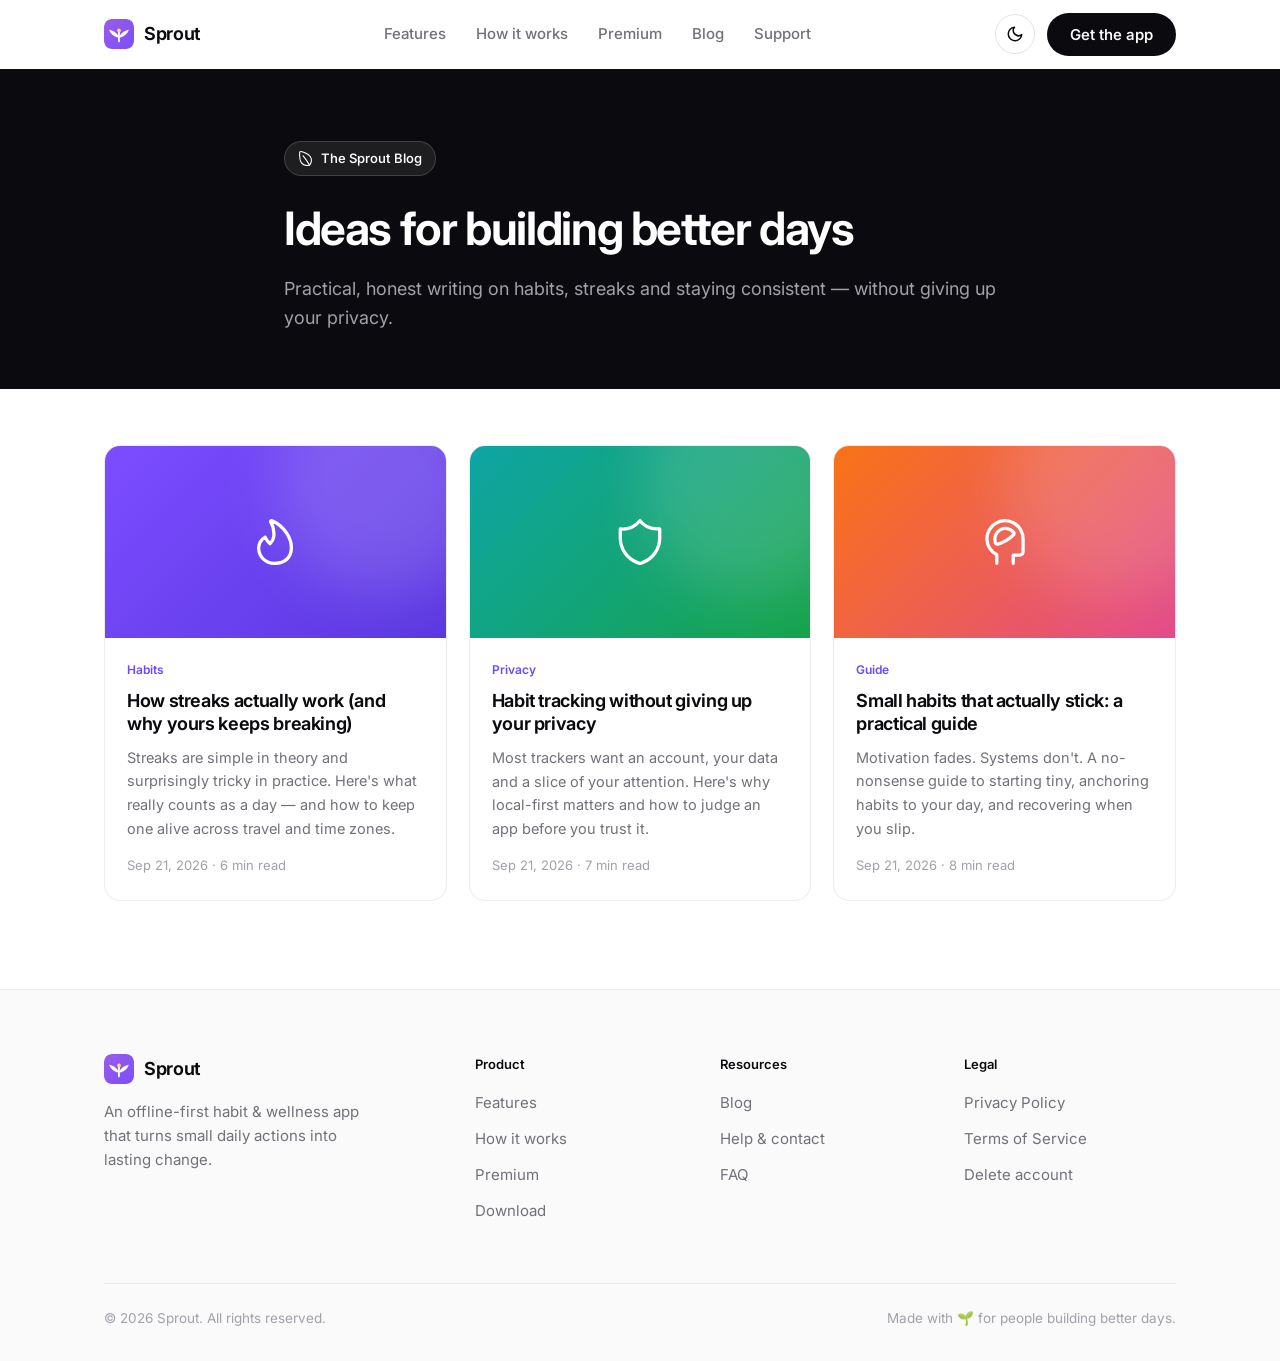
==== blog/index.html @ 0f73d6fe "Add dark mode toggle (token-driven, no-flash, persisted) and a blog with 3 articles; blog JSON-LD, s" ====
<!DOCTYPE html>
<html lang="en">
<head>
<meta charset="UTF-8">
<meta name="viewport" content="width=device-width, initial-scale=1.0">
<script>
(function(){
  try{
    var t = localStorage.getItem('theme') || (window.matchMedia('(prefers-color-scheme: dark)').matches ? 'dark' : 'light');
    document.documentElement.setAttribute('data-theme', t);
  }catch(e){}
  function wire(){
    var btn = document.getElementById('themeToggle');
    if(!btn) return;
    btn.addEventListener('click', function(){
      var cur = document.documentElement.getAttribute('data-theme') === 'dark' ? 'dark' : 'light';
      var next = cur === 'dark' ? 'light' : 'dark';
      document.documentElement.setAttribute('data-theme', next);
      try{ localStorage.setItem('theme', next); }catch(e){}
      var m = document.querySelector('meta[name="theme-color"]');
      if(m) m.setAttribute('content', next === 'dark' ? '#0b0b0f' : '#ffffff');
    });
  }
  if(document.readyState === 'loading'){ document.addEventListener('DOMContentLoaded', wire); } else { wire(); }
})();
</script>
<title>Blog · Sprout — habits, streaks & privacy</title>
<meta name="description" content="Practical, honest writing about building habits that last, how streaks really work, and tracking your progress without giving up your privacy.">
<meta name="robots" content="index, follow, max-image-preview:large">
<meta name="theme-color" content="#ffffff">
<link rel="canonical" href="https://sprout.princelabs.me/blog/">
<meta property="og:type" content="website">
<meta property="og:site_name" content="Sprout">
<meta property="og:url" content="https://sprout.princelabs.me/blog/">
<meta property="og:title" content="The Sprout Blog — habits, streaks & privacy">
<meta property="og:description" content="Practical, honest writing about building habits that last.">
<meta property="og:image" content="https://sprout.princelabs.me/assets/og-cover.png">
<meta name="twitter:card" content="summary_large_image">
<meta name="twitter:image" content="https://sprout.princelabs.me/assets/og-cover.png">
<link rel="icon" type="image/svg+xml" href="/assets/logo.svg">
<link rel="apple-touch-icon" href="/assets/logo.svg">
<link rel="preconnect" href="https://fonts.googleapis.com">
<link rel="preconnect" href="https://fonts.gstatic.com" crossorigin>
<link href="https://fonts.googleapis.com/css2?family=Inter:wght@400;500;600;700&display=swap" rel="stylesheet">
<link rel="stylesheet" href="/styles.css">
<script type="application/ld+json">
{
  "@context": "https://schema.org",
  "@type": "Blog",
  "name": "The Sprout Blog",
  "url": "https://sprout.princelabs.me/blog/",
  "description": "Practical, honest writing about building habits that last, how streaks really work, and privacy-first habit tracking.",
  "publisher": { "@type": "Organization", "name": "Prince Labs" },
  "blogPost": [
    { "@type": "BlogPosting", "headline": "How streaks actually work (and why yours keeps breaking)", "url": "https://sprout.princelabs.me/blog/how-streaks-work/", "datePublished": "2026-09-21" },
    { "@type": "BlogPosting", "headline": "Habit tracking without giving up your privacy", "url": "https://sprout.princelabs.me/blog/habit-tracking-without-giving-up-privacy/", "datePublished": "2026-09-21" },
    { "@type": "BlogPosting", "headline": "Small habits that actually stick: a practical guide", "url": "https://sprout.princelabs.me/blog/small-habits-that-actually-stick/", "datePublished": "2026-09-21" }
  ]
}
</script>
</head>
<body>

<header class="site-header" id="siteHeader">
  <div class="wrap">
    <nav class="nav" id="nav">
      <a class="brand" href="/"><img class="logo" src="/assets/logo.svg" alt="Sprout logo"> Sprout</a>
      <div class="nav-links">
        <a href="/#features">Features</a>
        <a href="/#how">How it works</a>
        <a href="/#premium">Premium</a>
        <a href="/blog/">Blog</a>
        <a href="/support">Support</a>
      </div>
      <div class="nav-cta">
        <button class="theme-toggle" id="themeToggle" type="button" aria-label="Toggle dark mode" title="Toggle theme">
          <svg class="ico-moon" viewBox="0 0 24 24" fill="none" stroke="currentColor" stroke-width="2" stroke-linecap="round" stroke-linejoin="round" aria-hidden="true"><path d="M21 12.8A9 9 0 1 1 11.2 3a7 7 0 0 0 9.8 9.8z"/></svg>
          <svg class="ico-sun" viewBox="0 0 24 24" fill="none" stroke="currentColor" stroke-width="2" stroke-linecap="round" stroke-linejoin="round" aria-hidden="true"><circle cx="12" cy="12" r="4"/><path d="M12 2v2M12 20v2M4.9 4.9l1.4 1.4M17.7 17.7l1.4 1.4M2 12h2M20 12h2M4.9 19.1l1.4-1.4M17.7 6.3l1.4-1.4"/></svg>
        </button>
        <a href="/#download" class="btn btn-dark hide-mobile">Get the app</a>
        <button class="nav-toggle" id="navToggle" aria-label="Toggle menu"><span></span><span></span><span></span></button>
      </div>
    </nav>
  </div>
</header>

<header class="doc-hero">
  <div class="wrap narrow">
    <div class="eyebrow"><i class="icn ic-white" style="--i:url('/assets/icons/leaf.svg');width:15px;height:15px"></i> The Sprout Blog</div>
    <h1>Ideas for building better days</h1>
    <p class="sub">Practical, honest writing on habits, streaks and staying consistent — without giving up your privacy.</p>
  </div>
</header>

<main class="doc">
  <div class="wrap">
    <div class="post-list">
      <a class="post-card" href="/blog/how-streaks-work/">
        <div class="post-cover c1"><i class="icn" style="--i:url('/assets/icons/flame.svg')"></i></div>
        <div class="post-body">
          <span class="post-tag">Habits</span>
          <h3>How streaks actually work (and why yours keeps breaking)</h3>
          <p>Streaks are simple in theory and surprisingly tricky in practice. Here's what really counts as a day — and how to keep one alive across travel and time zones.</p>
          <span class="post-meta">Sep 21, 2026 · 6 min read</span>
        </div>
      </a>
      <a class="post-card" href="/blog/habit-tracking-without-giving-up-privacy/">
        <div class="post-cover c2"><i class="icn" style="--i:url('/assets/icons/shield.svg')"></i></div>
        <div class="post-body">
          <span class="post-tag">Privacy</span>
          <h3>Habit tracking without giving up your privacy</h3>
          <p>Most trackers want an account, your data and a slice of your attention. Here's why local-first matters and how to judge an app before you trust it.</p>
          <span class="post-meta">Sep 21, 2026 · 7 min read</span>
        </div>
      </a>
      <a class="post-card" href="/blog/small-habits-that-actually-stick/">
        <div class="post-cover c3"><i class="icn" style="--i:url('/assets/icons/brain.svg')"></i></div>
        <div class="post-body">
          <span class="post-tag">Guide</span>
          <h3>Small habits that actually stick: a practical guide</h3>
          <p>Motivation fades. Systems don't. A no-nonsense guide to starting tiny, anchoring habits to your day, and recovering when you slip.</p>
          <span class="post-meta">Sep 21, 2026 · 8 min read</span>
        </div>
      </a>
    </div>
  </div>
</main>

<footer class="site-footer">
  <div class="wrap">
    <div class="footer-grid">
      <div>
        <a class="brand" href="/"><img class="logo" src="/assets/logo.svg" alt="Sprout logo" width="30" height="30"> Sprout</a>
        <p class="footer-about">An offline-first habit &amp; wellness app that turns small daily actions into lasting change.</p>
      </div>
      <div class="footer-col"><h4>Product</h4><a href="/#features">Features</a><a href="/#how">How it works</a><a href="/#premium">Premium</a><a href="/#download">Download</a></div>
      <div class="footer-col"><h4>Resources</h4><a href="/blog/">Blog</a><a href="/support">Help &amp; contact</a><a href="/#faq">FAQ</a></div>
      <div class="footer-col"><h4>Legal</h4><a href="/privacy">Privacy Policy</a><a href="/terms">Terms of Service</a><a href="/delete-account">Delete account</a></div>
    </div>
    <div class="footer-bottom">
      <span>© 2026 Sprout. All rights reserved.</span>
      <span>Made with 🌱 for people building better days.</span>
    </div>
  </div>
</footer>

<script>
  var nav=document.getElementById('nav'),toggle=document.getElementById('navToggle');
  if(toggle){toggle.addEventListener('click',function(){nav.classList.toggle('open');});}
</script>
</body>
</html>
---- styles.css ----
/* ============================================================
   Sprout — design system
   Minimal, product-led marketing site
   ============================================================ */

:root {
  /* Brand */
  --accent: #6d4aff;
  --accent-ink: #5a37e0;
  --accent-soft: #f2eeff;
  --accent-line: #e3daff;

  /* Neutrals */
  --ink: #0b0b0f;      /* headings */
  --body: #3f3f46;     /* paragraphs */
  --muted: #71717a;    /* secondary */
  --faint: #a1a1aa;    /* tertiary */
  --line: #ececef;     /* hairlines */
  --line-2: #e2e2e6;
  --bg: #ffffff;
  --bg-soft: #fafafa;
  --bg-tint: #f6f6f8;
  --card: #ffffff;

  /* Semantic (theme-aware) tokens */
  --btn-bg: #0b0b0f;          /* primary button */
  --btn-fg: #ffffff;
  --surface-invert: #0b0b0f;  /* large dark panels / CTA / doc hero */
  --on-invert: #ffffff;
  --on-invert-faint: #a1a1aa;
  --chip-bg: #0b0b0f;         /* small numeric chips (steps, badges, tags) */
  --chip-fg: #ffffff;
  --header-bg: rgba(255, 255, 255, 0.72);
  --overlay-bg: rgba(255, 255, 255, 0.9);
  --grid-dot: rgba(11, 11, 15, 0.05);

  color-scheme: light;

  /* Product accent tones (used inside the app mockup only) */
  --yellow: #ffd43b;
  --mint: #d1fadf;

  /* Shape */
  --radius: 16px;
  --radius-sm: 10px;
  --radius-lg: 24px;
  --radius-pill: 999px;

  /* Elevation — restrained */
  --shadow-xs: 0 1px 2px rgba(16, 16, 24, 0.05);
  --shadow-sm: 0 1px 3px rgba(16, 16, 24, 0.06), 0 1px 2px rgba(16, 16, 24, 0.04);
  --shadow: 0 10px 30px rgba(16, 16, 24, 0.08);
  --shadow-lg: 0 30px 60px rgba(16, 16, 24, 0.14);

  --maxw: 1120px;
  --font: 'Inter', -apple-system, BlinkMacSystemFont, 'Segoe UI', Roboto, Helvetica, Arial, sans-serif;
}

/* ---------- Dark theme ---------- */
[data-theme="dark"] {
  --accent: #8b6dff;
  --accent-ink: #a78bff;
  --accent-soft: #1d1730;
  --accent-line: #302545;

  --ink: #f4f4f6;
  --body: #c6c6cf;
  --muted: #9a9aa6;
  --faint: #6c6c78;
  --line: #262630;
  --line-2: #313140;
  --bg: #0b0b0f;
  --bg-soft: #111116;
  --bg-tint: #16161d;
  --card: #141419;

  --btn-bg: #f4f4f6;
  --btn-fg: #0b0b0f;
  --surface-invert: #17171d;
  --on-invert: #f4f4f6;
  --on-invert-faint: #9a9aa6;
  --chip-bg: var(--accent);
  --chip-fg: #ffffff;
  --header-bg: rgba(11, 11, 15, 0.72);
  --overlay-bg: rgba(11, 11, 15, 0.9);
  --grid-dot: rgba(255, 255, 255, 0.05);

  color-scheme: dark;
}
html { transition: background-color .3s ease; }
body { transition: background-color .3s ease, color .3s ease; }

* { box-sizing: border-box; }

html { scroll-behavior: smooth; -webkit-text-size-adjust: 100%; }

body {
  margin: 0;
  font-family: var(--font);
  color: var(--body);
  background: var(--bg);
  line-height: 1.6;
  font-size: 17px;
  -webkit-font-smoothing: antialiased;
  text-rendering: optimizeLegibility;
}

img { max-width: 100%; display: block; }

a { color: var(--accent-ink); text-decoration: none; transition: color .15s ease; }
a:hover { color: var(--accent); }

h1, h2, h3, h4 { color: var(--ink); font-weight: 650; letter-spacing: -0.02em; }

::selection { background: var(--accent-soft); }

.wrap { max-width: var(--maxw); margin: 0 auto; padding: 0 24px; }
.narrow { max-width: 760px; }
.center { text-align: center; }
.mt-lg { margin-top: 32px; }
.hide-mobile { display: inline-flex; }

/* ---------- Buttons ---------- */
.btn {
  display: inline-flex;
  align-items: center;
  justify-content: center;
  gap: 8px;
  font-family: var(--font);
  font-weight: 560;
  font-size: 15px;
  line-height: 1;
  padding: 13px 22px;
  border-radius: var(--radius-pill);
  border: 1px solid transparent;
  cursor: pointer;
  white-space: nowrap;
  transition: background .18s ease, border-color .18s ease, color .18s ease, transform .18s ease, box-shadow .18s ease;
}
.btn:hover { text-decoration: none; }

.btn-dark { background: var(--btn-bg); color: var(--btn-fg); }
.btn-dark:hover { background: var(--btn-bg); color: var(--btn-fg); transform: translateY(-1px); box-shadow: 0 8px 22px rgba(0,0,0,.16); }

.btn-light { background: var(--card); color: var(--ink); border-color: var(--line-2); box-shadow: var(--shadow-xs); }
.btn-light:hover { color: var(--ink); border-color: var(--faint); background: var(--card); }

.btn-ghost { background: transparent; color: var(--ink); border-color: var(--line-2); }
.btn-ghost:hover { color: var(--ink); border-color: var(--faint); background: var(--bg-soft); }

.btn-lg { font-size: 16px; padding: 15px 28px; }

/* ---------- Header / nav ---------- */
.site-header {
  position: sticky;
  top: 0;
  z-index: 50;
  background: var(--header-bg);
  backdrop-filter: saturate(180%) blur(16px);
  -webkit-backdrop-filter: saturate(180%) blur(16px);
  border-bottom: 1px solid transparent;
  transition: border-color .2s ease, background .2s ease;
}
.site-header.scrolled { border-bottom-color: var(--line); }

.nav {
  display: flex;
  align-items: center;
  justify-content: space-between;
  height: 68px;
}
.brand {
  display: flex;
  align-items: center;
  gap: 10px;
  font-weight: 650;
  font-size: 18px;
  letter-spacing: -0.02em;
  color: var(--ink);
}
.brand:hover { color: var(--ink); }
.brand .logo { width: 30px; height: 30px; border-radius: 8px; }

.nav-links { display: flex; align-items: center; gap: 30px; }
.nav-links a { color: var(--muted); font-weight: 500; font-size: 15px; }
.nav-links a:hover { color: var(--ink); }

.nav-cta { display: flex; align-items: center; gap: 12px; }
.nav-toggle { display: none; background: none; border: 0; cursor: pointer; padding: 8px; }
.nav-toggle span { display: block; width: 22px; height: 2px; background: var(--ink); margin: 5px 0; border-radius: 2px; }

/* ---------- Sections ---------- */
section { padding: 96px 0; }

.section-head { text-align: center; max-width: 640px; margin: 0 auto 56px; }
.section-head .kicker {
  color: var(--accent);
  font-weight: 600;
  font-size: 13px;
  letter-spacing: 0.02em;
  text-transform: none;
}
.section-head h2 {
  font-size: clamp(28px, 4vw, 40px);
  line-height: 1.1;
  margin: 12px 0 14px;
  font-weight: 650;
}
.section-head p { color: var(--muted); font-size: 18px; margin: 0; line-height: 1.6; }

.eyebrow {
  display: inline-flex;
  align-items: center;
  gap: 8px;
  background: var(--accent-soft);
  color: var(--accent-ink);
  border: 1px solid var(--accent-line);
  padding: 6px 13px;
  border-radius: var(--radius-pill);
  font-weight: 550;
  font-size: 13px;
}
.eyebrow .icn { color: var(--accent); }

/* ---------- Hero ---------- */
.hero {
  position: relative;
  overflow: hidden;
  padding: 88px 0 96px;
  background:
    radial-gradient(60% 60% at 78% 12%, rgba(109, 74, 255, 0.06), transparent 60%),
    var(--bg);
  border-bottom: 1px solid var(--line);
}
.hero-grid {
  display: grid;
  grid-template-columns: 1.05fr 0.95fr;
  gap: 56px;
  align-items: center;
}
.hero h1 {
  font-size: clamp(40px, 5.6vw, 64px);
  line-height: 1.03;
  letter-spacing: -0.035em;
  margin: 22px 0 20px;
  font-weight: 680;
  color: var(--ink);
}
.hero h1 .accent { color: var(--accent); }
.hero .lede {
  font-size: clamp(17px, 2vw, 20px);
  color: var(--muted);
  max-width: 500px;
  margin: 0 0 32px;
  line-height: 1.55;
}
.hero-actions { display: flex; flex-wrap: wrap; gap: 12px; align-items: center; }
.hero-note {
  margin-top: 22px;
  font-size: 14px;
  color: var(--faint);
}

/* ---------- Feature grid ---------- */
.features {
  display: grid;
  grid-template-columns: repeat(3, 1fr);
  gap: 20px;
}
.feature {
  background: var(--card);
  border: 1px solid var(--line);
  border-radius: var(--radius);
  padding: 28px;
  transition: border-color .2s ease, transform .2s ease, box-shadow .2s ease;
}
.feature:hover { border-color: var(--line-2); transform: translateY(-2px); box-shadow: var(--shadow-sm); }
.feature .ficon {
  width: 44px; height: 44px; border-radius: 12px;
  display: grid; place-items: center;
  background: var(--accent-soft);
  margin-bottom: 18px;
}
.feature .ficon .icn { width: 22px; height: 22px; color: var(--accent); }
.feature h3 { margin: 0 0 8px; font-size: 18px; letter-spacing: -0.02em; font-weight: 620; }
.feature p { margin: 0; color: var(--muted); font-size: 15.5px; line-height: 1.6; }

/* tint classes kept for other pages — resolved to a calm neutral by default */
.tint-purple, .tint-yellow, .tint-mint, .tint-pink, .tint-blue, .tint-peach { background: var(--accent-soft); }

/* ---------- Steps ---------- */
.steps { display: grid; grid-template-columns: repeat(3, 1fr); gap: 28px; }
.step { text-align: left; }
.step .num {
  width: 40px; height: 40px; margin: 0 0 18px;
  border-radius: 10px;
  background: var(--chip-bg); color: var(--chip-fg);
  display: grid; place-items: center; font-weight: 600; font-size: 16px;
}
.step h3 { margin: 0 0 8px; font-size: 18px; font-weight: 620; }
.step p { margin: 0; color: var(--muted); font-size: 15.5px; }

/* ---------- Split / highlight ---------- */
.split {
  display: grid;
  grid-template-columns: 1fr 1fr;
  gap: 64px;
  align-items: center;
}
.split .kicker { color: var(--accent); font-weight: 600; font-size: 13px; }
.split h2 { font-size: clamp(28px, 3.6vw, 38px); letter-spacing: -0.03em; margin: 12px 0 16px; line-height: 1.1; font-weight: 650; }
.split p { color: var(--muted); font-size: 17px; line-height: 1.6; }
.check-list { list-style: none; padding: 0; margin: 24px 0 0; display: grid; gap: 14px; }
.check-list li { display: flex; gap: 12px; align-items: flex-start; font-size: 16px; color: var(--body); }
.check-list .tick {
  flex: none; width: 22px; height: 22px; border-radius: 50%;
  background: var(--accent-soft); color: var(--accent); display: grid; place-items: center; font-weight: 700; font-size: 12px;
  margin-top: 1px;
}

.panel {
  background: var(--surface-invert);
  border-radius: var(--radius-lg);
  padding: 40px;
  color: var(--on-invert);
}
.stat-grid { display: grid; grid-template-columns: 1fr 1fr; gap: 1px; background: rgba(255,255,255,.1); border-radius: var(--radius); overflow: hidden; }
.stat { background: var(--surface-invert); padding: 26px 22px; }
.stat .n { font-size: 36px; font-weight: 660; letter-spacing: -0.03em; color: var(--on-invert); line-height: 1; }
.stat .l { font-size: 14px; color: var(--on-invert-faint); margin-top: 8px; }

/* ---------- Premium ---------- */
.plans { display: grid; grid-template-columns: 1fr 1fr; gap: 20px; max-width: 780px; margin: 0 auto; }
.plan {
  background: var(--card); border: 1px solid var(--line);
  border-radius: var(--radius); padding: 32px; position: relative;
}
.plan.featured { border-color: var(--accent); box-shadow: var(--shadow); }
.plan .tag {
  position: absolute; top: -11px; right: 24px;
  background: var(--chip-bg); color: var(--chip-fg); font-weight: 550; font-size: 12px;
  padding: 5px 12px; border-radius: var(--radius-pill);
}
.plan h3 { margin: 0; font-size: 16px; font-weight: 600; color: var(--muted); letter-spacing: 0; }
.plan .price { font-size: 40px; font-weight: 660; letter-spacing: -0.03em; margin: 10px 0 6px; color: var(--ink); }
.plan .price span { font-size: 15px; font-weight: 500; color: var(--muted); }
.plan ul { list-style: none; padding: 0; margin: 22px 0 26px; display: grid; gap: 13px; }
.plan ul li { display: flex; gap: 10px; font-size: 15px; color: var(--body); align-items: flex-start; }
.plan ul li::before { content: "✓"; color: var(--accent); font-weight: 700; flex: none; }

/* ---------- CTA band ---------- */
.cta-band { text-align: center; }
.cta-inner {
  background: var(--surface-invert);
  border-radius: var(--radius-lg);
  padding: 72px 32px;
  color: var(--on-invert);
  position: relative;
  overflow: hidden;
}
.cta-inner::before {
  content: "";
  position: absolute; inset: 0;
  background: radial-gradient(50% 80% at 50% 0%, rgba(109,74,255,.35), transparent 70%);
  pointer-events: none;
}
.cta-inner > * { position: relative; }
.cta-inner h2 { font-size: clamp(30px, 4vw, 44px); letter-spacing: -0.03em; margin: 0 0 14px; color: var(--on-invert); font-weight: 660; }
.cta-inner p { font-size: 18px; color: var(--on-invert-faint); margin: 0 0 32px; }
.store-badges { display: flex; gap: 12px; justify-content: center; flex-wrap: wrap; }
.store-badge {
  display: inline-flex; align-items: center; gap: 12px;
  background: rgba(255,255,255,.08); color: #fff; padding: 12px 22px; border-radius: 12px;
  border: 1px solid rgba(255,255,255,.14); transition: background .18s ease, border-color .18s ease;
}
.store-badge:hover { color: #fff; background: rgba(255,255,255,.14); border-color: rgba(255,255,255,.25); }
.store-badge small { display: block; font-size: 11px; color: #a1a1aa; line-height: 1; margin-bottom: 4px; }
.store-badge b { font-size: 16px; line-height: 1; font-weight: 600; }

/* ---------- FAQ ---------- */
.faq { max-width: 760px; margin: 0 auto; display: grid; gap: 0; border-top: 1px solid var(--line); }
details.qa {
  border-bottom: 1px solid var(--line);
  padding: 4px 4px;
}
details.qa summary {
  list-style: none; cursor: pointer; font-weight: 580; font-size: 17px; color: var(--ink);
  padding: 22px 4px; display: flex; justify-content: space-between; align-items: center; gap: 16px;
}
details.qa summary::-webkit-details-marker { display: none; }
details.qa summary::after { content: "+"; font-size: 22px; color: var(--faint); font-weight: 400; transition: transform .2s ease; }
details.qa[open] summary::after { content: "–"; }
details.qa p { margin: 0 4px 22px; color: var(--muted); font-size: 16px; }

/* ---------- Footer ---------- */
.site-footer { background: var(--bg-soft); color: var(--muted); padding: 64px 0 32px; border-top: 1px solid var(--line); }
.footer-grid { display: grid; grid-template-columns: 1.6fr 1fr 1fr 1fr; gap: 32px; }
.site-footer .brand { color: var(--ink); }
.footer-about { color: var(--muted); font-size: 15px; margin: 16px 0 0; max-width: 280px; line-height: 1.6; }
.footer-col h4 { color: var(--ink); font-size: 13px; letter-spacing: 0; font-weight: 600; margin: 0 0 16px; text-transform: none; }
.footer-col a { display: block; color: var(--muted); font-size: 15px; margin-bottom: 12px; }
.footer-col a:hover { color: var(--ink); }
.footer-bottom {
  border-top: 1px solid var(--line);
  margin-top: 48px; padding-top: 24px;
  display: flex; justify-content: space-between; flex-wrap: wrap; gap: 12px;
  font-size: 13.5px; color: var(--faint);
}
.footer-bottom a { color: var(--faint); }
.footer-bottom a:hover { color: var(--muted); }

/* ---------- Legal / doc pages ---------- */
.doc-hero { background: var(--surface-invert); color: var(--on-invert); padding: 72px 0 56px; }
.doc-hero .eyebrow { background: rgba(255,255,255,.08); border-color: rgba(255,255,255,.16); color: #fff; }
.doc-hero .eyebrow .icn { color: #fff; }
.doc-hero h1 { font-size: clamp(32px, 4.4vw, 46px); letter-spacing: -0.03em; margin: 16px 0 10px; color: var(--on-invert); font-weight: 660; }
.doc-hero .sub { color: var(--on-invert-faint); margin: 0; font-size: 18px; }
.doc { padding: 56px 0 88px; }
.doc h2 { margin: 36px 0 12px; font-size: 22px; letter-spacing: -0.02em; }
.doc h3 { margin: 26px 0 8px; font-size: 18px; }
.doc p, .doc li { color: var(--body); font-size: 16px; line-height: 1.65; }
.doc ul, .doc ol { padding-left: 22px; }
.doc li { margin: 6px 0; }
.doc .muted { color: var(--muted); font-size: 14px; }
.callout {
  background: var(--bg-soft); border: 1px solid var(--line);
  border-left: 3px solid var(--accent);
  border-radius: var(--radius-sm); padding: 18px 22px; margin: 24px 0;
  color: var(--body);
}
.callout.warn { border-left-color: #e0842a; background: #fff8f0; }
.toc {
  background: var(--bg-soft); border: 1px solid var(--line);
  border-radius: var(--radius-sm); padding: 22px 24px; margin: 8px 0 28px;
}
.toc h4 { margin: 0 0 12px; font-size: 12px; letter-spacing: 0.04em; text-transform: uppercase; color: var(--muted); }
.toc ol { margin: 0; padding-left: 20px; column-count: 2; column-gap: 32px; }
.toc a { font-size: 15px; }

/* step cards for delete-account */
.steps-vertical { counter-reset: step; display: grid; gap: 14px; margin: 8px 0 0; }
.step-row {
  display: flex; gap: 18px; align-items: flex-start;
  background: var(--card); border: 1px solid var(--line);
  border-radius: var(--radius-sm); padding: 20px 22px;
}
.step-row .badge {
  counter-increment: step; flex: none;
  width: 34px; height: 34px; border-radius: 9px; background: var(--chip-bg); color: var(--chip-fg);
  display: grid; place-items: center; font-weight: 600;
}
.step-row .badge::before { content: counter(step); }
.step-row h3 { margin: 2px 0 6px; font-size: 17px; }
.step-row p { margin: 0; color: var(--muted); font-size: 15px; }

/* contact cards */
.contact-grid { display: grid; grid-template-columns: repeat(3, 1fr); gap: 20px; margin-top: 8px; }
.contact-card {
  background: var(--card); border: 1px solid var(--line); border-radius: var(--radius);
  padding: 28px; text-align: left;
}
.contact-card .ficon {
  width: 44px; height: 44px; border-radius: 12px;
  display: grid; place-items: center; background: var(--accent-soft); margin: 0 0 16px;
}
.contact-card .ficon .icn { width: 22px; height: 22px; color: var(--accent); }
.contact-card h3 { margin: 0 0 6px; font-size: 17px; }
.contact-card p { margin: 0; color: var(--muted); font-size: 15px; }

/* 404 */
.notfound {
  min-height: 68vh; display: grid; place-items: center; text-align: center; padding: 60px 24px;
}
.notfound .big { font-size: clamp(72px, 14vw, 140px); font-weight: 680; letter-spacing: -0.04em; color: var(--ink); line-height: 1; }

/* ============================================================
   Icons (tinted via CSS mask)
   ============================================================ */
.icn {
  display: inline-block;
  width: 1em;
  height: 1em;
  background-color: currentColor;
  -webkit-mask: var(--i) center / contain no-repeat;
  mask: var(--i) center / contain no-repeat;
  flex: none;
}
.ic-purple { color: var(--accent); }
.ic-orange { color: #F97316; }
.ic-blue   { color: #2F80ED; }
.ic-green  { color: #16A34A; }
.ic-pink   { color: #E24B8B; }
.ic-amber  { color: #C08401; }
.ic-cyan   { color: #0EA5A5; }
.ic-white  { color: #ffffff; }

/* ---------- Scroll reveal ---------- */
.reveal { opacity: 0; transform: translateY(16px); transition: opacity .6s cubic-bezier(.2,.7,.2,1), transform .6s cubic-bezier(.2,.7,.2,1); }
.reveal.in { opacity: 1; transform: none; }
.reveal.d1 { transition-delay: .05s; }
.reveal.d2 { transition-delay: .1s; }
.reveal.d3 { transition-delay: .15s; }
.reveal.d4 { transition-delay: .2s; }
.reveal.d5 { transition-delay: .25s; }

/* ---------- Keyframes ---------- */
@keyframes pulse   { 0%,100% { box-shadow: 0 0 0 0 rgba(255,212,59,.5); } 70% { box-shadow: 0 0 0 10px rgba(255,212,59,0); } }
@keyframes ringFill{ from { stroke-dashoffset: var(--circ); } to { stroke-dashoffset: var(--off); } }

/* ============================================================
   Hero product mockup — phone with Sprout home screen
   ============================================================ */
.hero-visual {
  position: relative;
  display: grid;
  place-items: center;
  min-height: 560px;
}
.hero-visual::before {
  content: "";
  position: absolute;
  inset: 8% 4%;
  background: var(--bg-tint);
  border: 1px solid var(--line);
  border-radius: var(--radius-lg);
}

/* mascot + floating chips retired for a cleaner look */
.mascot, .chip-float { display: none; }

.phone {
  width: 288px;
  max-width: 78vw;
  aspect-ratio: 300 / 620;
  background: #0b0b0f;
  border-radius: 44px;
  padding: 10px;
  box-shadow: var(--shadow-lg);
  position: relative;
  z-index: 3;
}
.phone .notch {
  position: absolute;
  top: 18px; left: 50%; transform: translateX(-50%);
  width: 110px; height: 24px; background: #0b0b0f; border-radius: 0 0 14px 14px; z-index: 6;
}
.app-screen {
  width: 100%; height: 100%;
  border-radius: 35px;
  overflow: hidden;
  background: var(--accent);
  color: #fff;
  display: flex;
  flex-direction: column;
  padding: 32px 14px 14px;
  gap: 12px;
}
.app-status { display: flex; justify-content: space-between; align-items: center; font-size: 11px; font-weight: 600; opacity: .95; padding: 0 4px; }
.app-status .dots { display: flex; gap: 4px; align-items: center; }
.app-status .icn { width: 13px; height: 13px; }

.app-head { display: flex; justify-content: space-between; align-items: flex-start; padding: 0 2px; }
.app-greet { font-size: 12.5px; opacity: .9; }
.app-name { font-size: 24px; font-weight: 680; line-height: 1.05; letter-spacing: -0.02em; }
.streak-pill {
  background: rgba(255,255,255,.2);
  border-radius: var(--radius-pill); padding: 6px 11px;
  display: inline-flex; gap: 5px; align-items: center;
  font-weight: 680; font-size: 14px;
}
.streak-pill .icn { width: 16px; height: 16px; color: var(--yellow); }

.week { display: flex; justify-content: space-between; gap: 3px; padding: 0 2px; }
.week .d { flex: 1; display: flex; flex-direction: column; align-items: center; gap: 5px; }
.week .lbl { font-size: 10px; opacity: .8; font-weight: 500; }
.week .dot { width: 26px; height: 26px; border-radius: 50%; display: grid; place-items: center; font-size: 12px; font-weight: 600; background: rgba(255,255,255,.15); }
.week .d.done .dot { background: #fff; color: var(--accent); }
.week .d.today .dot { background: var(--yellow); color: var(--ink); animation: pulse 2.4s ease-out infinite; }

.progress-card {
  background: rgba(255,255,255,.14);
  border: 1px solid rgba(255,255,255,.2);
  border-radius: 16px; padding: 13px 15px;
  display: flex; align-items: center; gap: 14px;
}
.progress-card .ring-wrap { position: relative; width: 58px; height: 58px; flex: none; }
.progress-card svg { transform: rotate(-90deg); }
.progress-card .ring-track { stroke: rgba(255,255,255,.22); }
.progress-card .ring-arc { stroke: var(--yellow); stroke-linecap: round; }
.progress-card .in-ring { position: absolute; inset: 0; display: grid; place-items: center; font-size: 15px; font-weight: 680; }
.progress-card .p-meta b { font-size: 15px; display: block; }
.progress-card .p-meta span { font-size: 12px; opacity: .9; }

.app-grid { display: grid; grid-template-columns: 1fr 1fr; gap: 9px; margin-top: 2px; }
.g-card {
  border-radius: 16px; padding: 11px;
  min-height: 92px;
  display: flex; flex-direction: column; justify-content: space-between;
}
.p-lav { background: #EDE7FF; }
.p-mint { background: #DDF5E1; }
.p-cream { background: #FFF3C4; }
.p-pink { background: #FCE4EF; }
.g-top { display: flex; justify-content: space-between; align-items: flex-start; }
.g-chip { width: 36px; height: 36px; border-radius: 11px; display: grid; place-items: center; }
.g-chip .icn { width: 19px; height: 19px; }
.g-check { width: 24px; height: 24px; border-radius: 50%; border: 2px solid rgba(20,10,40,.16); display: grid; place-items: center; }
.g-check .tick-mark { width: 11px; height: 6px; border-left: 2px solid #fff; border-bottom: 2px solid #fff; transform: rotate(-45deg); margin-top: -2px; }
.g-card.done .g-check { border-color: transparent; }
.g-name { font-weight: 680; font-size: 13px; color: var(--ink); line-height: 1.15; }
.g-sub { font-size: 10.5px; color: var(--muted); }

/* ---------- Responsive ---------- */
@media (max-width: 900px) {
  section { padding: 72px 0; }
  .hero-grid { grid-template-columns: 1fr; gap: 48px; text-align: center; }
  .hero .lede { margin-left: auto; margin-right: auto; }
  .hero-actions { justify-content: center; }
  .hero-visual { order: -1; min-height: 520px; }
  .features, .steps, .contact-grid { grid-template-columns: 1fr 1fr; }
  .split, .plans { grid-template-columns: 1fr; gap: 40px; }
  .footer-grid { grid-template-columns: 1fr 1fr; gap: 28px; }
  .toc ol { column-count: 1; }
  .step { text-align: center; }
  .step .num { margin-left: auto; margin-right: auto; }
}
@media (max-width: 620px) {
  section { padding: 56px 0; }
  .nav-links { display: none; }
  .nav-toggle { display: block; }
  .hide-mobile { display: none; }
  .nav.open .nav-links {
    display: flex; flex-direction: column; position: absolute; top: 68px; left: 0; right: 0;
    background: var(--card); padding: 18px 24px; gap: 16px; border-bottom: 1px solid var(--line);
    box-shadow: var(--shadow);
  }
  .features, .steps, .contact-grid { grid-template-columns: 1fr; }
  .footer-grid { grid-template-columns: 1fr; }
  .footer-bottom { flex-direction: column; gap: 8px; }
  .hero { padding: 56px 0 64px; }
  .cta-inner { padding: 48px 22px; }
}

@media (prefers-reduced-motion: reduce) {
  * { scroll-behavior: auto !important; }
  .reveal { opacity: 1 !important; transform: none !important; }
  .week .d.today .dot { animation: none !important; }
  .progress-card .ring-arc { animation: none !important; }
}


/* ============================================================
   Enhancements — motion, illustration & conversion
   ============================================================ */

/* ---- Decorative orbs + dotted grid (hero / cta) ---- */
.orbs { position: absolute; inset: 0; overflow: hidden; pointer-events: none; z-index: 0; }
.orb { position: absolute; border-radius: 50%; filter: blur(48px); }
.orb-1 { width: 440px; height: 440px; background: radial-gradient(circle, rgba(109,74,255,.20), transparent 70%); top: -140px; right: -90px; animation: driftA 20s ease-in-out infinite; }
.orb-2 { width: 380px; height: 380px; background: radial-gradient(circle, rgba(0,200,150,.14), transparent 70%); bottom: -160px; left: -110px; animation: driftB 24s ease-in-out infinite; }
.orb-c1 { width: 520px; height: 520px; background: radial-gradient(circle, rgba(109,74,255,.45), transparent 70%); top: -180px; left: 50%; transform: translateX(-50%); animation: driftA 22s ease-in-out infinite; }
.hero .wrap { position: relative; z-index: 2; }
.grid-bg {
  position: absolute; inset: 0; z-index: 0;
  background-image: radial-gradient(var(--grid-dot) 1px, transparent 1px);
  background-size: 22px 22px;
  -webkit-mask-image: radial-gradient(70% 60% at 50% 25%, #000, transparent 75%);
  mask-image: radial-gradient(70% 60% at 50% 25%, #000, transparent 75%);
}

/* ---- Store badges: real brand marks ---- */
.store-badge { padding: 11px 20px; }
.store-ico { flex: none; height: 24px; width: auto; }
.store-badge:hover { transform: translateY(-2px); }

/* ---- Trust bar (honest facts) ---- */
.trust-bar { background: var(--bg); border-bottom: 1px solid var(--line); }
.trust-inner { display: flex; align-items: center; justify-content: center; gap: 44px; flex-wrap: wrap; padding: 26px 24px; }
.trust-item { display: flex; flex-direction: column; align-items: center; gap: 3px; text-align: center; }
.trust-item .tn { font-size: 24px; font-weight: 660; color: var(--ink); letter-spacing: -0.02em; line-height: 1; }
.trust-item .tl { font-size: 13px; color: var(--muted); }
.trust-sep { width: 1px; height: 36px; background: var(--line); }

/* ---- Marquee ticker ---- */
.marquee { overflow: hidden; background: var(--bg-soft); border-top: 1px solid var(--line); border-bottom: 1px solid var(--line); padding: 16px 0;
  -webkit-mask-image: linear-gradient(90deg, transparent, #000 12%, #000 88%, transparent);
  mask-image: linear-gradient(90deg, transparent, #000 12%, #000 88%, transparent); }
.marquee-track { display: flex; gap: 44px; width: max-content; animation: marqueeX 30s linear infinite; }
.marquee-track span { display: inline-flex; align-items: center; gap: 10px; color: var(--muted); font-weight: 550; font-size: 15px; white-space: nowrap; }
.marquee-track .icn { width: 18px; height: 18px; color: var(--accent); }

/* ---- Analytics showcase (illustration) ---- */
.showcase .split { align-items: center; }
.chart { background: var(--bg-soft); border: 1px solid var(--line); border-radius: var(--radius-lg); padding: 28px 26px 22px; }
.chart-head { display: flex; align-items: baseline; justify-content: space-between; margin-bottom: 20px; }
.chart-head b { font-size: 30px; color: var(--ink); letter-spacing: -0.03em; font-weight: 660; }
.chart-head .up { font-size: 13px; font-weight: 600; color: #16a34a; background: #e7f8ee; padding: 4px 9px; border-radius: 999px; }
.chart-bars { display: flex; align-items: flex-end; gap: 12px; height: 180px; }
.cbar { flex: 1; border-radius: 7px 7px 0 0; background: linear-gradient(180deg, #9a7bff, var(--accent)); transform: scaleY(0); transform-origin: bottom; }
.cbar.mut { background: linear-gradient(180deg, #e3daff, #cfc0ff); }
.reveal-scale.in .cbar { animation: growUp .9s cubic-bezier(.2,.8,.2,1) forwards; }
.reveal-scale.in .cbar:nth-child(1){animation-delay:.05s}
.reveal-scale.in .cbar:nth-child(2){animation-delay:.12s}
.reveal-scale.in .cbar:nth-child(3){animation-delay:.19s}
.reveal-scale.in .cbar:nth-child(4){animation-delay:.26s}
.reveal-scale.in .cbar:nth-child(5){animation-delay:.33s}
.reveal-scale.in .cbar:nth-child(6){animation-delay:.40s}
.reveal-scale.in .cbar:nth-child(7){animation-delay:.47s}
.chart-x { display: flex; gap: 12px; margin-top: 10px; }
.chart-x span { flex: 1; text-align: center; font-size: 11px; color: var(--faint); font-weight: 500; }

/* ---- Sticky mobile CTA ---- */
.sticky-cta { position: fixed; left: 0; right: 0; bottom: 0; z-index: 60;
  background: var(--overlay-bg); backdrop-filter: saturate(180%) blur(14px);
  border-top: 1px solid var(--line); padding: 12px 16px calc(12px + env(safe-area-inset-bottom));
  display: none; transform: translateY(130%); transition: transform .32s cubic-bezier(.2,.7,.2,1); }
.sticky-cta.show { transform: none; }
.sticky-cta .btn { width: 100%; }

/* ---- Reveal variants ---- */
.reveal-scale { opacity: 0; transform: scale(.97); transition: opacity .6s cubic-bezier(.2,.7,.2,1), transform .6s cubic-bezier(.2,.7,.2,1); }
.reveal-scale.in { opacity: 1; transform: none; }
.reveal-left { opacity: 0; transform: translateX(-24px); transition: opacity .6s cubic-bezier(.2,.7,.2,1), transform .6s cubic-bezier(.2,.7,.2,1); }
.reveal-left.in { opacity: 1; transform: none; }
.reveal-right { opacity: 0; transform: translateX(24px); transition: opacity .6s cubic-bezier(.2,.7,.2,1), transform .6s cubic-bezier(.2,.7,.2,1); }
.reveal-right.in { opacity: 1; transform: none; }

/* ---- Hero entrance stagger ---- */
.hero .anim-up { opacity: 0; transform: translateY(20px); animation: heroUp .8s cubic-bezier(.2,.7,.2,1) forwards; }
.hero .d-1 { animation-delay: .05s; }
.hero .d-2 { animation-delay: .15s; }
.hero .d-3 { animation-delay: .25s; }
.hero .d-4 { animation-delay: .35s; }
.hero .d-5 { animation-delay: .48s; }

/* ---- Micro-interactions ---- */
.hero-visual .phone { animation: floatY 6s ease-in-out infinite; }
.hero h1 .accent {
  background: linear-gradient(90deg, #6d4aff, #a488ff, #6d4aff);
  background-size: 200% auto;
  -webkit-background-clip: text; background-clip: text;
  -webkit-text-fill-color: transparent; color: transparent;
  animation: gradientShift 6s linear infinite;
}
.btn-dark { position: relative; overflow: hidden; }
.btn-dark::after {
  content: ""; position: absolute; top: 0; left: -130%; width: 55%; height: 100%;
  background: linear-gradient(120deg, transparent, rgba(255,255,255,.28), transparent);
  transform: skewX(-20deg);
}
.btn-dark:hover::after { animation: shine .85s ease; }
.feature:hover .ficon { animation: popIn .45s ease; }

/* ---- Keyframes ---- */
@keyframes heroUp { to { opacity: 1; transform: none; } }
@keyframes floatY { 0%,100% { transform: translateY(0); } 50% { transform: translateY(-12px); } }
@keyframes driftA { 0%,100% { transform: translate(0,0); } 50% { transform: translate(-32px,26px); } }
@keyframes driftB { 0%,100% { transform: translate(0,0); } 50% { transform: translate(30px,-22px); } }
@keyframes marqueeX { to { transform: translateX(-50%); } }
@keyframes gradientShift { to { background-position: 200% center; } }
@keyframes shine { to { left: 150%; } }
@keyframes popIn { 0% { transform: scale(1); } 40% { transform: scale(1.14); } 100% { transform: scale(1); } }
@keyframes growUp { to { transform: scaleY(1); } }

/* ---- Responsive ---- */
@media (max-width: 900px) {
  .trust-sep { display: none; }
  .trust-inner { gap: 26px; }
}
@media (max-width: 620px) {
  .sticky-cta { display: block; }
}

@media (prefers-reduced-motion: reduce) {
  .orb, .marquee-track, .hero-visual .phone, .btn-dark::after { animation: none !important; }
  .hero .anim-up { opacity: 1 !important; transform: none !important; animation: none !important; }
  .hero h1 .accent { -webkit-text-fill-color: var(--accent); color: var(--accent); animation: none !important; }
  .reveal-scale, .reveal-left, .reveal-right { opacity: 1 !important; transform: none !important; }
  .cbar { transform: scaleY(1) !important; animation: none !important; }
}

/* ============================================================
   Theme toggle
   ============================================================ */
.theme-toggle {
  display: inline-grid; place-items: center;
  width: 40px; height: 40px; border-radius: var(--radius-pill);
  background: transparent; border: 1px solid var(--line-2); color: var(--ink);
  cursor: pointer; flex: none;
  transition: background .18s ease, border-color .18s ease, color .18s ease, transform .18s ease;
}
.theme-toggle:hover { background: var(--bg-soft); border-color: var(--faint); }
.theme-toggle:active { transform: scale(.94); }
.theme-toggle svg { width: 18px; height: 18px; }
.theme-toggle .ico-sun { display: none; }
.theme-toggle .ico-moon { display: block; }
[data-theme="dark"] .theme-toggle .ico-sun { display: block; }
[data-theme="dark"] .theme-toggle .ico-moon { display: none; }

/* ============================================================
   Blog
   ============================================================ */
.post-list { display: grid; grid-template-columns: repeat(3, 1fr); gap: 22px; }
.post-card {
  display: flex; flex-direction: column;
  background: var(--card); border: 1px solid var(--line); border-radius: var(--radius);
  overflow: hidden; transition: transform .2s ease, box-shadow .2s ease, border-color .2s ease;
}
.post-card:hover { transform: translateY(-3px); box-shadow: var(--shadow-sm); border-color: var(--line-2); }
.post-cover { aspect-ratio: 16 / 9; display: grid; place-items: center; position: relative; overflow: hidden; }
.post-cover::after { content: ""; position: absolute; width: 220px; height: 220px; border-radius: 50%; background: rgba(255,255,255,.14); filter: blur(30px); top: -70px; right: -50px; }
.post-cover .icn { width: 46px; height: 46px; color: #fff; position: relative; z-index: 1; }
.post-cover.c1 { background: linear-gradient(135deg, #7c4dff, #5a37e0); }
.post-cover.c2 { background: linear-gradient(135deg, #0ea5a5, #16a34a); }
.post-cover.c3 { background: linear-gradient(135deg, #f97316, #e24b8b); }
.post-body { padding: 22px 22px 24px; display: flex; flex-direction: column; gap: 10px; flex: 1; }
.post-tag { font-size: 12px; font-weight: 600; color: var(--accent); }
.post-card h3 { margin: 0; font-size: 18px; line-height: 1.3; letter-spacing: -0.02em; }
.post-card p { margin: 0; color: var(--muted); font-size: 14.5px; flex: 1; }
.post-meta { font-size: 13px; color: var(--faint); margin-top: 4px; }

/* Article */
.article { max-width: 720px; margin: 0 auto; }
.article .lead { font-size: 20px; color: var(--muted); line-height: 1.6; margin: 0 0 8px; }
.article p, .article li { color: var(--body); font-size: 17px; line-height: 1.75; }
.article h2 { margin: 42px 0 12px; font-size: 26px; letter-spacing: -0.02em; }
.article h3 { margin: 28px 0 8px; font-size: 20px; }
.article ul, .article ol { padding-left: 22px; }
.article li { margin: 8px 0; }
.article blockquote {
  margin: 24px 0; padding: 6px 22px; border-left: 3px solid var(--accent);
  color: var(--ink); font-size: 19px; font-style: italic;
}
.breadcrumb { display: flex; gap: 8px; align-items: center; font-size: 13px; color: var(--on-invert-faint); }
.breadcrumb a { color: var(--on-invert-faint); }
.breadcrumb a:hover { color: var(--on-invert); }
.article-meta { display: flex; gap: 10px; align-items: center; color: var(--on-invert-faint); font-size: 14px; margin-top: 14px; }
.article-cta {
  background: var(--bg-soft); border: 1px solid var(--line); border-radius: var(--radius-lg);
  padding: 34px; text-align: center; margin: 52px 0 0;
}
.article-cta h3 { margin: 0 0 8px; font-size: 22px; }
.article-cta p { margin: 0 0 20px; color: var(--muted); }

@media (max-width: 900px) { .post-list { grid-template-columns: 1fr 1fr; } }
@media (max-width: 620px) { .post-list { grid-template-columns: 1fr; } }
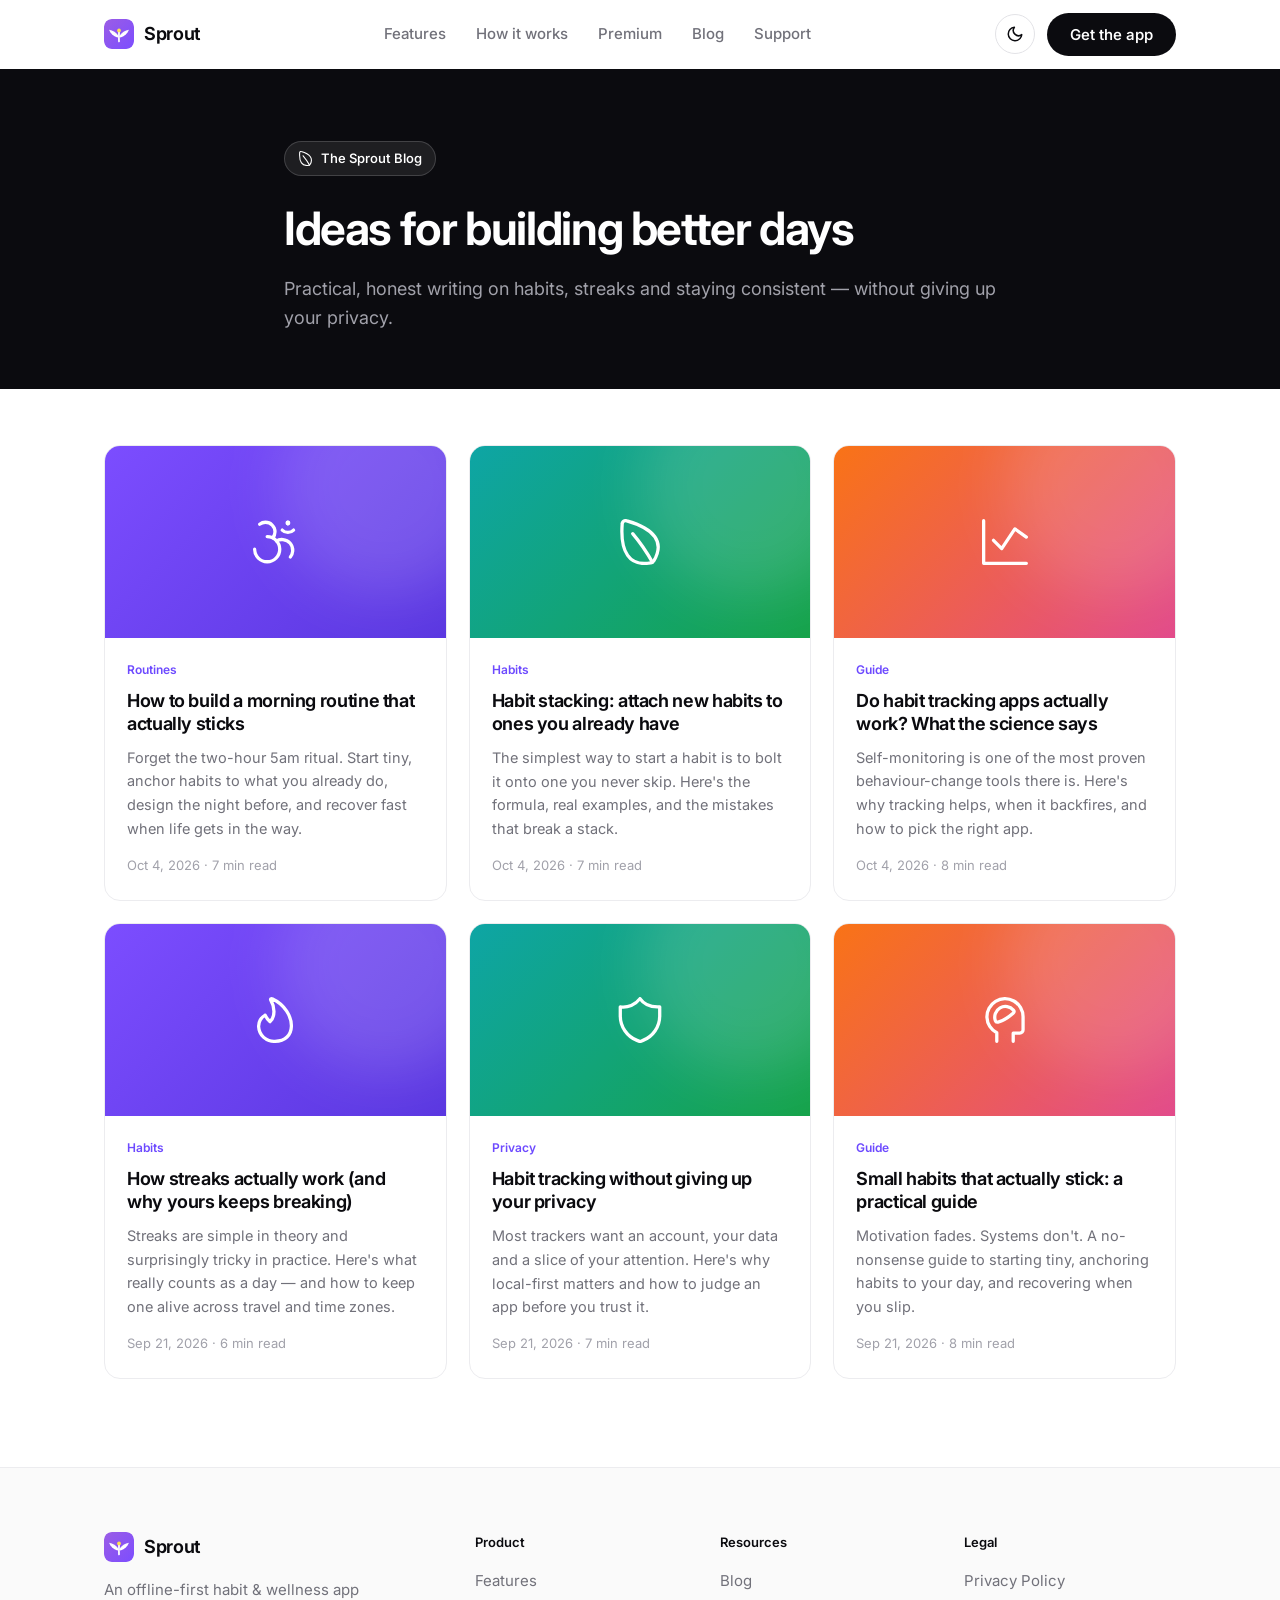
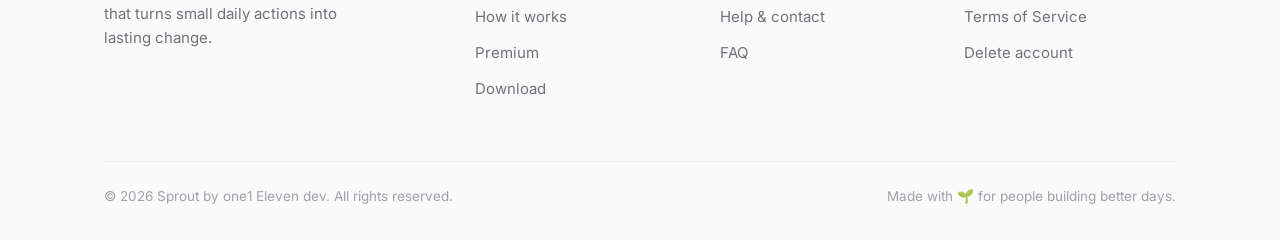
==== commit 5ce687b2: "Add 3 SEO blog posts, set developer to one1 Eleven dev, update support email, add manifest & Organiz" ====
--- a/blog/index.html
+++ b/blog/index.html
@@ -50,8 +50,11 @@
   "name": "The Sprout Blog",
   "url": "https://sprout.princelabs.me/blog/",
   "description": "Practical, honest writing about building habits that last, how streaks really work, and privacy-first habit tracking.",
-  "publisher": { "@type": "Organization", "name": "Prince Labs" },
+  "publisher": { "@type": "Organization", "name": "one1 Eleven dev" },
   "blogPost": [
+    { "@type": "BlogPosting", "headline": "How to build a morning routine that actually sticks", "url": "https://sprout.princelabs.me/blog/how-to-build-a-morning-routine/", "datePublished": "2026-10-04" },
+    { "@type": "BlogPosting", "headline": "Habit stacking: how to attach new habits to ones you already have", "url": "https://sprout.princelabs.me/blog/habit-stacking-guide/", "datePublished": "2026-10-04" },
+    { "@type": "BlogPosting", "headline": "Do habit tracking apps actually work? What the science says", "url": "https://sprout.princelabs.me/blog/do-habit-tracking-apps-work/", "datePublished": "2026-10-04" },
     { "@type": "BlogPosting", "headline": "How streaks actually work (and why yours keeps breaking)", "url": "https://sprout.princelabs.me/blog/how-streaks-work/", "datePublished": "2026-09-21" },
     { "@type": "BlogPosting", "headline": "Habit tracking without giving up your privacy", "url": "https://sprout.princelabs.me/blog/habit-tracking-without-giving-up-privacy/", "datePublished": "2026-09-21" },
     { "@type": "BlogPosting", "headline": "Small habits that actually stick: a practical guide", "url": "https://sprout.princelabs.me/blog/small-habits-that-actually-stick/", "datePublished": "2026-09-21" }
@@ -95,6 +98,33 @@
 <main class="doc">
   <div class="wrap">
     <div class="post-list">
+      <a class="post-card" href="/blog/how-to-build-a-morning-routine/">
+        <div class="post-cover c1"><i class="icn" style="--i:url('/assets/icons/lotus.svg')"></i></div>
+        <div class="post-body">
+          <span class="post-tag">Routines</span>
+          <h3>How to build a morning routine that actually sticks</h3>
+          <p>Forget the two-hour 5am ritual. Start tiny, anchor habits to what you already do, design the night before, and recover fast when life gets in the way.</p>
+          <span class="post-meta">Oct 4, 2026 · 7 min read</span>
+        </div>
+      </a>
+      <a class="post-card" href="/blog/habit-stacking-guide/">
+        <div class="post-cover c2"><i class="icn" style="--i:url('/assets/icons/leaf.svg')"></i></div>
+        <div class="post-body">
+          <span class="post-tag">Habits</span>
+          <h3>Habit stacking: attach new habits to ones you already have</h3>
+          <p>The simplest way to start a habit is to bolt it onto one you never skip. Here's the formula, real examples, and the mistakes that break a stack.</p>
+          <span class="post-meta">Oct 4, 2026 · 7 min read</span>
+        </div>
+      </a>
+      <a class="post-card" href="/blog/do-habit-tracking-apps-work/">
+        <div class="post-cover c3"><i class="icn" style="--i:url('/assets/icons/graph.svg')"></i></div>
+        <div class="post-body">
+          <span class="post-tag">Guide</span>
+          <h3>Do habit tracking apps actually work? What the science says</h3>
+          <p>Self-monitoring is one of the most proven behaviour-change tools there is. Here's why tracking helps, when it backfires, and how to pick the right app.</p>
+          <span class="post-meta">Oct 4, 2026 · 8 min read</span>
+        </div>
+      </a>
       <a class="post-card" href="/blog/how-streaks-work/">
         <div class="post-cover c1"><i class="icn" style="--i:url('/assets/icons/flame.svg')"></i></div>
         <div class="post-body">
@@ -138,7 +168,7 @@
       <div class="footer-col"><h4>Legal</h4><a href="/privacy">Privacy Policy</a><a href="/terms">Terms of Service</a><a href="/delete-account">Delete account</a></div>
     </div>
     <div class="footer-bottom">
-      <span>© 2026 Sprout. All rights reserved.</span>
+      <span>© 2026 Sprout by one1 Eleven dev. All rights reserved.</span>
       <span>Made with 🌱 for people building better days.</span>
     </div>
   </div>
